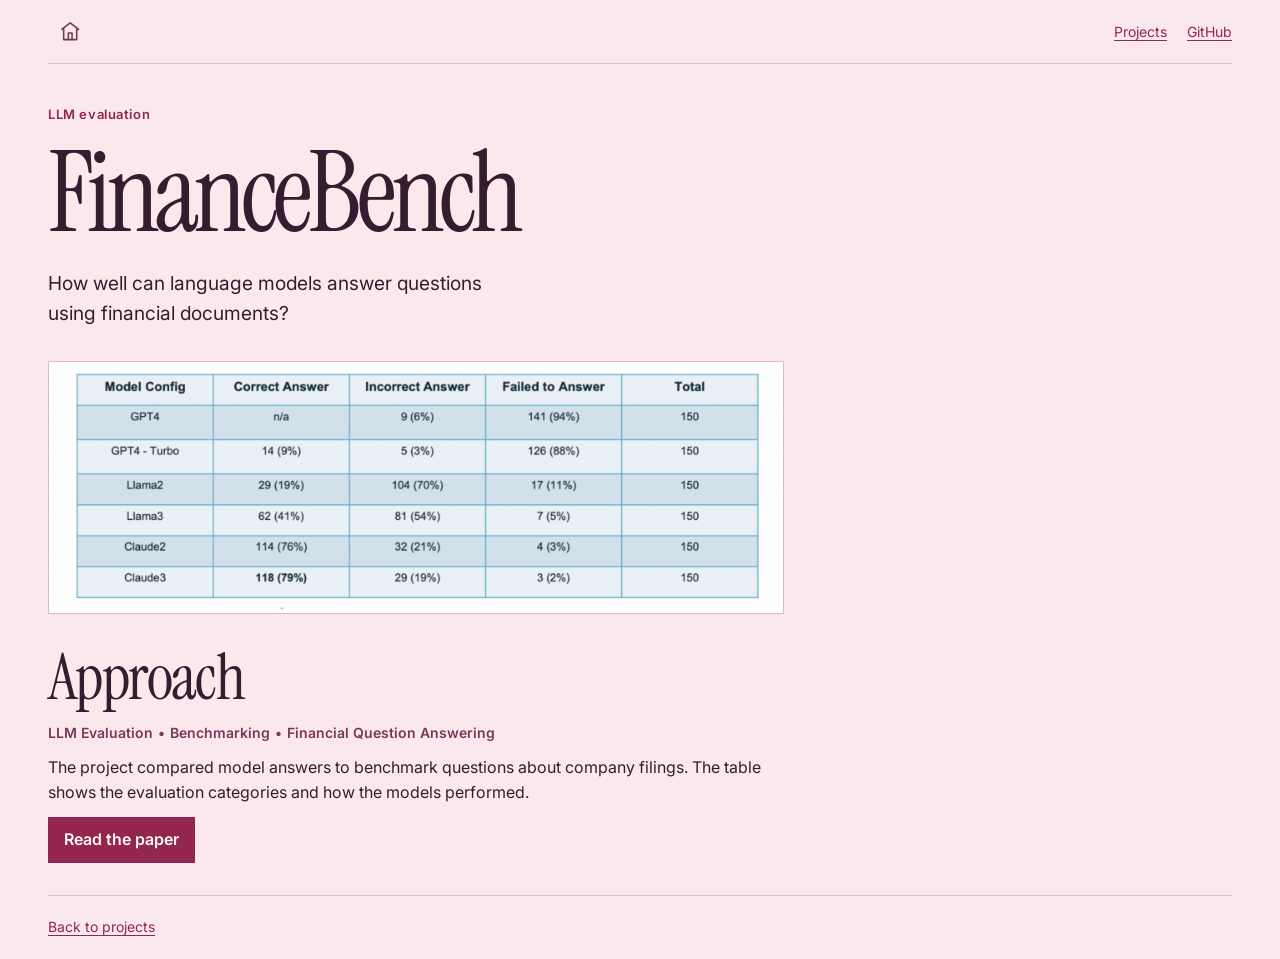
==== financebench.html @ 52fd1ec1 "redesign" ====
<!doctype html>
<html lang="en">
<head>
  <meta charset="utf-8">
  <meta name="viewport" content="width=device-width, initial-scale=1">
  <title>FinanceBench | Kendall Haddigan</title>
  <link rel="stylesheet" href="./styles.css">
</head>
<body>
  <a class="skip-link" href="#main">Skip to content</a>
  <header class="site-header wrap">
    <a class="home-link" href="./index.html" aria-label="Home">
      <svg viewBox="0 0 24 24" fill="none" stroke="currentColor" stroke-width="1.7" stroke-linecap="round" stroke-linejoin="round" aria-hidden="true" focusable="false">
        <path d="m3 10 9-7 9 7M5 9v12h14V9M10 21v-7h4v7"/>
      </svg>
    </a>
    <nav aria-label="Main navigation">
      <a href="./index.html#work">Projects</a>
      <a href="https://github.com/kendallh78">GitHub</a>
    </nav>
  </header>
  <main class="wrap case-study" id="main">
    <header class="case-header">
      <p class="eyebrow">LLM evaluation</p>
      <h1>FinanceBench</h1>
      <p class="intro">How well can language models answer questions using financial documents?</p>
    </header>
    <figure class="case-project-figure">
      <img class="financebench-transition" src="./images/Financial%20Questions%20LLMs.png" alt="Results table from the FinanceBench project">
    </figure>
    <section class="case-method" aria-labelledby="method">
      <h2 id="method">Approach</h2>
      <p class="project-skills">LLM Evaluation<span class="skill-separator" aria-hidden="true">•</span><span class="skill-pause">, </span>Benchmarking<span class="skill-separator" aria-hidden="true">•</span><span class="skill-pause">, </span>Financial Question Answering</p>
      <p>The project compared model answers to benchmark questions about company filings. The table shows the evaluation categories and how the models performed.</p>
      <a class="button" href="https://www.overleaf.com/read/skxcwfkbkxyy#6de647">Read the paper</a>
    </section>
  </main>
  <footer class="site-footer wrap"><a href="./index.html#work">Back to projects</a></footer>
</body>
</html>
---- styles.css ----
@import url("https://fonts.googleapis.com/css2?family=Instrument+Serif:ital@0;1&family=Inter:wght@400;500;600;700&display=swap");

:root {
  --blush: #fae8ec;
  --cream: #fff9f3;
  --plum: #351c30;
  --skill-plum: #793858;
  --berry: #92264e;
  --line: #dcbac6;
  --serif: "Instrument Serif", Georgia, serif;
  font-family: "Inter", system-ui, sans-serif;
  color: var(--plum);
  background: var(--blush);
  line-height: 1.55;
}
* { box-sizing: border-box; }
body, h1, h2, h3, p, figure { margin: 0; }
a { color: var(--berry); text-underline-offset: .24em; }
a:focus-visible, summary:focus-visible, input:focus-visible { outline: 2px solid var(--berry); outline-offset: 4px; }
.wrap { width: min(100% - 3rem, 74rem); margin-inline: auto; }
.skip-link { position: absolute; left: 1rem; top: 1rem; padding: .6rem 1rem; background: var(--cream); transform: translateY(-200%); }
.skip-link:focus { transform: none; z-index: 10; }
.site-header, .site-footer {
  display: flex;
  align-items: center;
  justify-content: space-between;
  flex-wrap: wrap;
  gap: .6rem 1.5rem;
  padding-block: 1.3rem;
}
.site-header { padding-block: .6rem; border-bottom: 1px solid var(--line); }
.site-header nav, .site-footer nav { display: flex; flex-wrap: wrap; gap: .4rem 1.25rem; }
.site-header a, .site-footer { font-size: .875rem; }
.home-link { display: grid; place-items: center; width: 2.75rem; height: 2.75rem; color: var(--skill-plum); }
.home-link:hover { color: var(--berry); }
.home-link svg { display: block; width: 1.4rem; height: 1.4rem; }
.hero {
  position: relative;
  isolation: isolate;
  overflow: hidden;
  padding: clamp(2.8rem, 6vw, 5rem) 0;
}
.hero h1 { line-height: .95; }
.hero .intro { max-width: 56ch; }
.hero-crease {
  height: 1px;
  margin-top: clamp(1rem, 3vw, 2rem);
  background: var(--skill-plum);
  transform-origin: left center;
}
h1, h2, h3 { font-family: var(--serif); font-weight: 400; line-height: 1; }
h1 { font-size: clamp(4.4rem, 11vw, 9.5rem); letter-spacing: -.05em; line-height: .82; }
h2 { font-size: clamp(2.5rem, 5vw, 4.1rem); letter-spacing: -.025em; }
h3 { font-size: clamp(1.65rem, 2.7vw, 2.35rem); }
.eyebrow { color: var(--berry); font-size: .8125rem; font-weight: 600; letter-spacing: .045em; }
.hero .eyebrow, .case-header .eyebrow { margin-bottom: 1rem; }
.intro { max-width: 40ch; margin-block: 1.4rem; font-size: clamp(1rem, 2vw, 1.2rem); }
.button { display: inline-block; background: var(--berry); color: var(--cream); padding: .65rem 1rem; text-decoration: none; font-weight: 600; }
.button:hover { background: var(--plum); }
.section-heading { border-top: 1px solid var(--line); padding-block: 1.3rem; }
.project-grid { display: grid; grid-template-columns: repeat(3, minmax(0, 1fr)); gap: 1rem; }
.project { border: 1px solid var(--line); background: var(--cream); min-width: 0; }
.project-image { aspect-ratio: 1.7; }
.project-image-paper { background: #f0d5dd; display: grid; place-items: center; padding: 1rem; }
.project-image-paper img { display: block; width: 100%; max-height: 100%; object-fit: contain; }
.project-copy { display: grid; align-content: start; gap: .65rem; padding: 1rem 1.1rem 1.3rem; }
.project-copy a { justify-self: start; font-weight: 600; }
.project-skills { color: var(--skill-plum); font-size: .875rem; font-weight: 600; line-height: 1.5; }
.skill-separator { margin-inline: .35em; }
.skill-pause { position: absolute; width: 1px; height: 1px; overflow: hidden; clip-path: inset(50%); white-space: nowrap; }
.project-title { display: grid; grid-template-columns: minmax(0, 1fr) auto; align-items: start; gap: .25rem; }
.project-copy .project-arrow {
  display: grid;
  place-items: center;
  width: 2rem;
  min-height: 1.65rem;
  color: var(--berry);
  font-size: 1.25rem;
  line-height: 1;
  text-decoration: none;
}
.project-arrow:hover { color: var(--plum); text-decoration: underline; }
@media (pointer: coarse) {
  .project-copy .project-arrow { width: 2.75rem; min-height: 2.75rem; }
}
.project-copy .project-skills { border-top: 1px solid var(--line); padding-top: .6rem; }
.comparison { position: relative; overflow: hidden; --split: 52%; background: var(--plum); }
.comparison img { width: 100%; height: 100%; display: block; object-fit: cover; object-position: center 43%; }
.comparison-layer { position: absolute; inset: 0; clip-path: inset(0 calc(100% - var(--split)) 0 0); }
.comparison-line { position: absolute; inset-block: 0; left: var(--split); width: 2px; background: var(--cream); transform: translateX(-50%); }
.image-label { position: absolute; bottom: .5rem; font: 600 .75rem/1.4 "Inter", sans-serif; padding: .15rem .4rem; background: var(--plum); color: var(--cream); }
.image-label-left { left: .5rem; }
.image-label-right { right: .5rem; }
.compare-control:not([hidden]) { display: flex; gap: .4rem .65rem; align-items: center; flex-wrap: wrap; }
.compare-control label { font-size: .875rem; font-weight: 600; }
.compare-control input { flex: 1 1 5rem; min-width: 0; width: 100%; min-height: 2rem; margin: 0; accent-color: var(--berry); }
.profile-section { display: grid; grid-template-columns: .7fr 1.3fr; gap: 1rem; border-top: 1px solid var(--line); margin-top: 3rem; padding-block: 1.5rem; }
.profile-section p + p { margin-top: .65rem; }
.archive { border-top: 1px solid var(--line); padding-block: 1rem; }
.archive summary { cursor: pointer; font-size: 1.125rem; font-weight: 600; }
.archive .project-skills { font-size: 1rem; }
.archive li + li { margin-top: .75rem; }
.site-footer { border-top: 1px solid var(--line); }
.site-footer .footer-contact { gap: .25rem; }
.footer-contact a { display: grid; place-items: center; width: 2.75rem; height: 2.75rem; color: var(--skill-plum); }
.footer-contact a:hover { color: var(--berry); }
.footer-contact svg { display: block; width: 1.4rem; height: 1.4rem; }
.case-header { padding-block: 2.5rem .6rem; }
.case-header h1 { font-size: clamp(3.3rem, 9vw, 7rem); line-height: .95; }
.case-study figure { width: min(100%, 46rem); }
.case-image { aspect-ratio: 1.32; border: 1px solid var(--line); }
.case-study figcaption { padding-top: .55rem; }
.case-study figcaption p { margin-top: .6rem; }
.case-method { max-width: 46rem; padding-block: 2rem; }
.case-project-figure img { display: block; width: 100%; height: auto; border: 1px solid var(--line); }
.case-method > p { margin-block: .75rem; }
.case-method li + li { margin-top: .45rem; }

@media (prefers-reduced-motion: no-preference) {
  html { scroll-behavior: smooth; }
  @view-transition { navigation: auto; }
  .satellite-transition { view-transition-name: satellite-comparison; }
  .lesion-transition { view-transition-name: lesion-comparison; }
  .financebench-transition { view-transition-name: financebench-image; }
  ::view-transition-group(financebench-image),
  ::view-transition-group(satellite-comparison),
  ::view-transition-group(lesion-comparison) { animation-duration: 360ms; }
  ::view-transition-old(root), ::view-transition-new(root) { animation-duration: 210ms; }
  .hero::before {
    content: "";
    position: absolute;
    z-index: -1;
    inset: 0;
    pointer-events: none;
    background: linear-gradient(90deg, transparent 0%, #f3ccd8 71%, #eab1c4 100%);
    animation: sweep-rose 820ms cubic-bezier(.2, .7, .3, 1) both;
  }
  .hero-crease { animation: draw-crease 820ms cubic-bezier(.2, .7, .3, 1) both; }
  .project-arrow { transition: color 160ms ease; }
  .button { transition: background-color 160ms ease; }
  .project { transition: border-color 180ms ease, box-shadow 180ms ease; }
  .project:hover, .project:focus-within { border-color: var(--berry); box-shadow: 0 .45rem 1rem #351c3010; }
}
@keyframes draw-crease {
  from { transform: scaleX(0); }
  76%, to { transform: scaleX(1); }
}
@keyframes sweep-rose {
  from { clip-path: inset(0 100% 0 0); opacity: 1; }
  76% { clip-path: inset(0); opacity: .75; }
  to { clip-path: inset(0); opacity: 0; }
}
@media (min-width: 70rem) {
  .project-copy { padding: 1.25rem; }
}
@media (max-width: 50rem) {
  .project-grid { grid-template-columns: 1fr; }
  .project { display: grid; grid-template-columns: minmax(0, .85fr) minmax(0, 1.15fr); }
  .project-image { min-width: 0; aspect-ratio: auto; }
  .project .comparison img { position: absolute; inset: 0; }
}
@media (max-width: 36rem) {
  .wrap { width: calc(100% - 2rem); }
  .hero h1 { font-size: clamp(3rem, 10.5vw, 4.1rem); }
  .project { display: block; }
  .project-image { aspect-ratio: 1.7; }
  .profile-section { grid-template-columns: 1fr; }
}
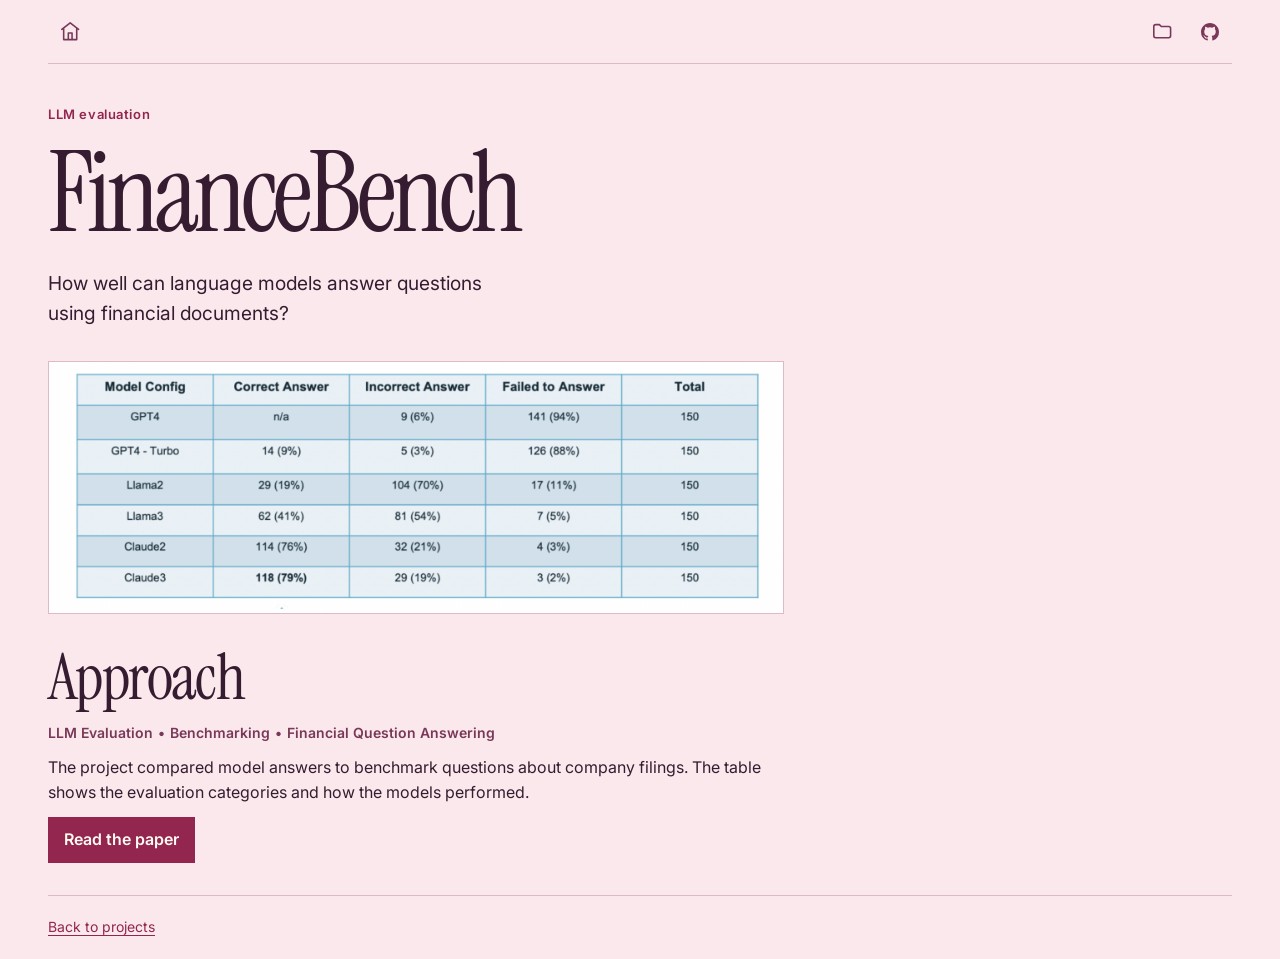
==== commit 699c15e0: "resize header, text to icons, redesign more projects" ====
--- a/financebench.html
+++ b/financebench.html
@@ -15,8 +15,8 @@
       </svg>
     </a>
     <nav aria-label="Main navigation">
-      <a href="./index.html#work">Projects</a>
-      <a href="https://github.com/kendallh78">GitHub</a>
+      <a href="./index.html#work" class="header-icon-link" aria-label="Projects" title="Projects"><svg viewBox="0 0 24 24" fill="none" stroke="currentColor" stroke-width="1.7" stroke-linecap="round" stroke-linejoin="round" aria-hidden="true" focusable="false"><path d="M3 7a2 2 0 0 1 2-2h4l2 2h8a2 2 0 0 1 2 2v8a2 2 0 0 1-2 2H5a2 2 0 0 1-2-2Z"/></svg></a>
+      <a href="https://github.com/kendallh78" class="header-icon-link" aria-label="GitHub" title="GitHub"><svg viewBox="0 0 16 16" fill="currentColor" aria-hidden="true" focusable="false"><path d="M8 0C3.58 0 0 3.58 0 8a8 8 0 0 0 5.47 7.59c.4.07.55-.17.55-.38v-1.49c-2.23.48-2.7-.94-2.7-.94-.36-.92-.89-1.17-.89-1.17-.73-.5.06-.49.06-.49.8.06 1.22.82 1.22.82.71 1.22 1.87.87 2.33.66.07-.52.28-.87.51-1.07-1.78-.2-3.64-.89-3.64-3.95 0-.87.31-1.59.82-2.15-.08-.2-.36-1.02.08-2.12 0 0 .67-.21 2.2.82a7.67 7.67 0 0 1 4 0c1.53-1.03 2.2-.82 2.2-.82.44 1.1.16 1.92.08 2.12.51.56.82 1.28.82 2.15 0 3.07-1.87 3.75-3.65 3.95.29.25.54.74.54 1.49v2.2c0 .21.15.46.55.38A8 8 0 0 0 16 8c0-4.42-3.58-8-8-8Z"/></svg></a>
     </nav>
   </header>
   <main class="wrap case-study" id="main">
--- a/styles.css
+++ b/styles.css
@@ -31,20 +31,22 @@
 .site-header { padding-block: .6rem; border-bottom: 1px solid var(--line); }
 .site-header nav, .site-footer nav { display: flex; flex-wrap: wrap; gap: .4rem 1.25rem; }
 .site-header a, .site-footer { font-size: .875rem; }
-.home-link { display: grid; place-items: center; width: 2.75rem; height: 2.75rem; color: var(--skill-plum); }
-.home-link:hover { color: var(--berry); }
-.home-link svg { display: block; width: 1.4rem; height: 1.4rem; }
+.site-header nav { gap: .25rem; }
+.home-link, .header-icon-link { display: grid; place-items: center; width: 2.75rem; height: 2.75rem; color: var(--skill-plum); }
+.home-link:hover, .header-icon-link:hover { color: var(--berry); }
+.home-link svg, .header-icon-link svg { display: block; width: 1.4rem; height: 1.4rem; }
+.header-icon-link[aria-label="GitHub"] svg { width: 1.125rem; height: 1.125rem; }
 .hero {
   position: relative;
   isolation: isolate;
   overflow: hidden;
-  padding: clamp(2.8rem, 6vw, 5rem) 0;
-}
-.hero h1 { line-height: .95; }
-.hero .intro { max-width: 56ch; }
+  padding-block: clamp(1.4rem, 2.8vw, 2.25rem) clamp(1.15rem, 2vw, 1.65rem);
+}
+.hero h1 { font-size: clamp(2.75rem, 7.5vw, 6.5rem); line-height: .95; }
+.hero .intro { max-width: 56ch; margin-block: 1rem; font-size: clamp(1rem, 1.5vw, 1.1rem); }
 .hero-crease {
   height: 1px;
-  margin-top: clamp(1rem, 3vw, 2rem);
+  margin-top: clamp(.85rem, 2vw, 1.4rem);
   background: var(--skill-plum);
   transform-origin: left center;
 }
@@ -53,7 +55,8 @@
 h2 { font-size: clamp(2.5rem, 5vw, 4.1rem); letter-spacing: -.025em; }
 h3 { font-size: clamp(1.65rem, 2.7vw, 2.35rem); }
 .eyebrow { color: var(--berry); font-size: .8125rem; font-weight: 600; letter-spacing: .045em; }
-.hero .eyebrow, .case-header .eyebrow { margin-bottom: 1rem; }
+.hero .eyebrow { margin-bottom: .65rem; }
+.case-header .eyebrow { margin-bottom: 1rem; }
 .intro { max-width: 40ch; margin-block: 1.4rem; font-size: clamp(1rem, 2vw, 1.2rem); }
 .button { display: inline-block; background: var(--berry); color: var(--cream); padding: .65rem 1rem; text-decoration: none; font-weight: 600; }
 .button:hover { background: var(--plum); }
@@ -87,19 +90,80 @@
 .comparison { position: relative; overflow: hidden; --split: 52%; background: var(--plum); }
 .comparison img { width: 100%; height: 100%; display: block; object-fit: cover; object-position: center 43%; }
 .comparison-layer { position: absolute; inset: 0; clip-path: inset(0 calc(100% - var(--split)) 0 0); }
-.comparison-line { position: absolute; inset-block: 0; left: var(--split); width: 2px; background: var(--cream); transform: translateX(-50%); }
+.comparison-line { position: absolute; inset-block: 0; left: var(--split); width: 2px; background: #f3b5cb; box-shadow: 0 0 0 1px var(--skill-plum); transform: translateX(-50%); }
 .image-label { position: absolute; bottom: .5rem; font: 600 .75rem/1.4 "Inter", sans-serif; padding: .15rem .4rem; background: var(--plum); color: var(--cream); }
 .image-label-left { left: .5rem; }
 .image-label-right { right: .5rem; }
 .compare-control:not([hidden]) { display: flex; gap: .4rem .65rem; align-items: center; flex-wrap: wrap; }
 .compare-control label { font-size: .875rem; font-weight: 600; }
 .compare-control input { flex: 1 1 5rem; min-width: 0; width: 100%; min-height: 2rem; margin: 0; accent-color: var(--berry); }
+.image-compare-control:not([hidden]) { display: block; position: absolute; inset: 0; }
+.image-compare-control input {
+  position: absolute;
+  inset: 0;
+  height: 100%;
+  opacity: 0;
+  cursor: ew-resize;
+}
+.comparison-handle {
+  position: absolute;
+  top: 50%;
+  left: clamp(1.1rem, var(--split), calc(100% - 1.1rem));
+  transform: translate(-50%, -50%);
+  display: grid;
+  place-items: center;
+  width: 2.2rem;
+  height: 2.2rem;
+  border: 1px solid var(--skill-plum);
+  border-radius: 50%;
+  background: var(--cream);
+  color: var(--skill-plum);
+  pointer-events: none;
+}
+.image-compare-control:focus-within .comparison-handle {
+  outline: 2px solid var(--cream);
+  outline-offset: 2px;
+  box-shadow: 0 0 0 6px var(--skill-plum);
+}
 .profile-section { display: grid; grid-template-columns: .7fr 1.3fr; gap: 1rem; border-top: 1px solid var(--line); margin-top: 3rem; padding-block: 1.5rem; }
 .profile-section p + p { margin-top: .65rem; }
 .archive { border-top: 1px solid var(--line); padding-block: 1rem; }
-.archive summary { cursor: pointer; font-size: 1.125rem; font-weight: 600; }
-.archive .project-skills { font-size: 1rem; }
-.archive li + li { margin-top: .75rem; }
+.archive summary {
+  display: flex;
+  align-items: center;
+  gap: .65rem;
+  width: fit-content;
+  list-style: none;
+  cursor: pointer;
+  font-size: 1.125rem;
+  font-weight: 600;
+}
+.archive summary::-webkit-details-marker { display: none; }
+.archive summary::before {
+  content: "";
+  box-sizing: border-box;
+  flex: 0 0 .45rem;
+  height: .45rem;
+  border: solid var(--skill-plum);
+  border-width: 0 2px 2px 0;
+  transform: rotate(-45deg);
+}
+.archive[open] summary::before { transform: rotate(45deg); }
+.archive-grid {
+  display: grid;
+  grid-template-columns: repeat(2, minmax(0, 1fr));
+  gap: .65rem;
+  margin: .85rem 0 .4rem;
+  padding: 0;
+  list-style: none;
+}
+.archive-grid li { padding: .75rem .95rem; background: var(--cream); border: 1px solid var(--line); }
+.archive-grid a { color: var(--plum); font-weight: 600; }
+.archive-grid a:hover { color: var(--berry); }
+.archive-grid .project-skills { display: block; margin-top: .2rem; }
+@media (max-width: 36rem) {
+  .archive-grid { grid-template-columns: 1fr; }
+}
 .site-footer { border-top: 1px solid var(--line); }
 .site-footer .footer-contact { gap: .25rem; }
 .footer-contact a { display: grid; place-items: center; width: 2.75rem; height: 2.75rem; color: var(--skill-plum); }
@@ -161,7 +225,6 @@
 }
 @media (max-width: 36rem) {
   .wrap { width: calc(100% - 2rem); }
-  .hero h1 { font-size: clamp(3rem, 10.5vw, 4.1rem); }
   .project { display: block; }
   .project-image { aspect-ratio: 1.7; }
   .profile-section { grid-template-columns: 1fr; }
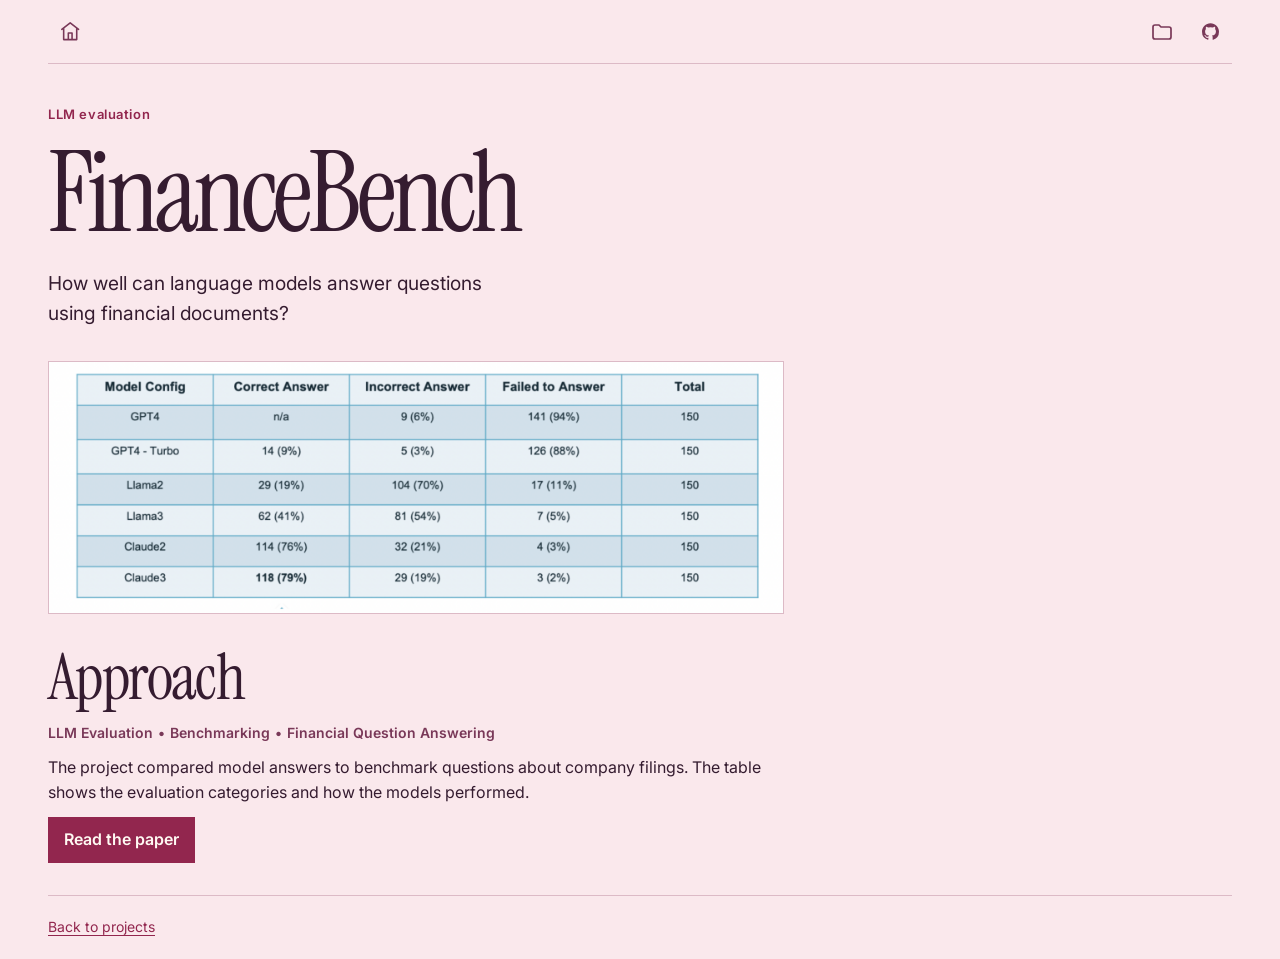
==== commit bde4f153: "sliders update and icon resizing" ====
--- a/financebench.html
+++ b/financebench.html
@@ -15,8 +15,8 @@
       </svg>
     </a>
     <nav aria-label="Main navigation">
-      <a href="./index.html#work" class="header-icon-link" aria-label="Projects" title="Projects"><svg viewBox="0 0 24 24" fill="none" stroke="currentColor" stroke-width="1.7" stroke-linecap="round" stroke-linejoin="round" aria-hidden="true" focusable="false"><path d="M3 7a2 2 0 0 1 2-2h4l2 2h8a2 2 0 0 1 2 2v8a2 2 0 0 1-2 2H5a2 2 0 0 1-2-2Z"/></svg></a>
-      <a href="https://github.com/kendallh78" class="header-icon-link" aria-label="GitHub" title="GitHub"><svg viewBox="0 0 16 16" fill="currentColor" aria-hidden="true" focusable="false"><path d="M8 0C3.58 0 0 3.58 0 8a8 8 0 0 0 5.47 7.59c.4.07.55-.17.55-.38v-1.49c-2.23.48-2.7-.94-2.7-.94-.36-.92-.89-1.17-.89-1.17-.73-.5.06-.49.06-.49.8.06 1.22.82 1.22.82.71 1.22 1.87.87 2.33.66.07-.52.28-.87.51-1.07-1.78-.2-3.64-.89-3.64-3.95 0-.87.31-1.59.82-2.15-.08-.2-.36-1.02.08-2.12 0 0 .67-.21 2.2.82a7.67 7.67 0 0 1 4 0c1.53-1.03 2.2-.82 2.2-.82.44 1.1.16 1.92.08 2.12.51.56.82 1.28.82 2.15 0 3.07-1.87 3.75-3.65 3.95.29.25.54.74.54 1.49v2.2c0 .21.15.46.55.38A8 8 0 0 0 16 8c0-4.42-3.58-8-8-8Z"/></svg></a>
+      <a href="./index.html#work" class="header-icon-link" aria-label="Projects" title="Projects"><svg viewBox="2 2 20 20" fill="none" stroke="currentColor" stroke-width="1.7" stroke-linecap="round" stroke-linejoin="round" aria-hidden="true" focusable="false"><path d="M3 7a2 2 0 0 1 2-2h4l2 2h8a2 2 0 0 1 2 2v8a2 2 0 0 1-2 2H5a2 2 0 0 1-2-2Z"/></svg></a>
+      <a href="https://github.com/kendallh78" class="header-icon-link" aria-label="GitHub" title="GitHub"><svg viewBox="0 -.2 16 16" fill="currentColor" aria-hidden="true" focusable="false"><path d="M8 0C3.58 0 0 3.58 0 8a8 8 0 0 0 5.47 7.59c.4.07.55-.17.55-.38v-1.49c-2.23.48-2.7-.94-2.7-.94-.36-.92-.89-1.17-.89-1.17-.73-.5.06-.49.06-.49.8.06 1.22.82 1.22.82.71 1.22 1.87.87 2.33.66.07-.52.28-.87.51-1.07-1.78-.2-3.64-.89-3.64-3.95 0-.87.31-1.59.82-2.15-.08-.2-.36-1.02.08-2.12 0 0 .67-.21 2.2.82a7.67 7.67 0 0 1 4 0c1.53-1.03 2.2-.82 2.2-.82.44 1.1.16 1.92.08 2.12.51.56.82 1.28.82 2.15 0 3.07-1.87 3.75-3.65 3.95.29.25.54.74.54 1.49v2.2c0 .21.15.46.55.38A8 8 0 0 0 16 8c0-4.42-3.58-8-8-8Z"/></svg></a>
     </nav>
   </header>
   <main class="wrap case-study" id="main">
--- a/styles.css
+++ b/styles.css
@@ -35,7 +35,8 @@
 .home-link, .header-icon-link { display: grid; place-items: center; width: 2.75rem; height: 2.75rem; color: var(--skill-plum); }
 .home-link:hover, .header-icon-link:hover { color: var(--berry); }
 .home-link svg, .header-icon-link svg { display: block; width: 1.4rem; height: 1.4rem; }
-.header-icon-link[aria-label="GitHub"] svg { width: 1.125rem; height: 1.125rem; }
+.header-icon-link[aria-label="Projects"] svg { width: 1.25rem; height: 1.25rem; }
+.header-icon-link[aria-label="GitHub"] svg { width: 1.0625rem; height: 1.0625rem; }
 .hero {
   position: relative;
   isolation: isolate;
@@ -88,6 +89,7 @@
 }
 .project-copy .project-skills { border-top: 1px solid var(--line); padding-top: .6rem; }
 .comparison { position: relative; overflow: hidden; --split: 52%; background: var(--plum); }
+.project .comparison { overflow: visible; }
 .comparison img { width: 100%; height: 100%; display: block; object-fit: cover; object-position: center 43%; }
 .comparison-layer { position: absolute; inset: 0; clip-path: inset(0 calc(100% - var(--split)) 0 0); }
 .comparison-line { position: absolute; inset-block: 0; left: var(--split); width: 2px; background: #f3b5cb; box-shadow: 0 0 0 1px var(--skill-plum); transform: translateX(-50%); }
@@ -108,7 +110,7 @@
 .comparison-handle {
   position: absolute;
   top: 50%;
-  left: clamp(1.1rem, var(--split), calc(100% - 1.1rem));
+  left: var(--split);
   transform: translate(-50%, -50%);
   display: grid;
   place-items: center;
